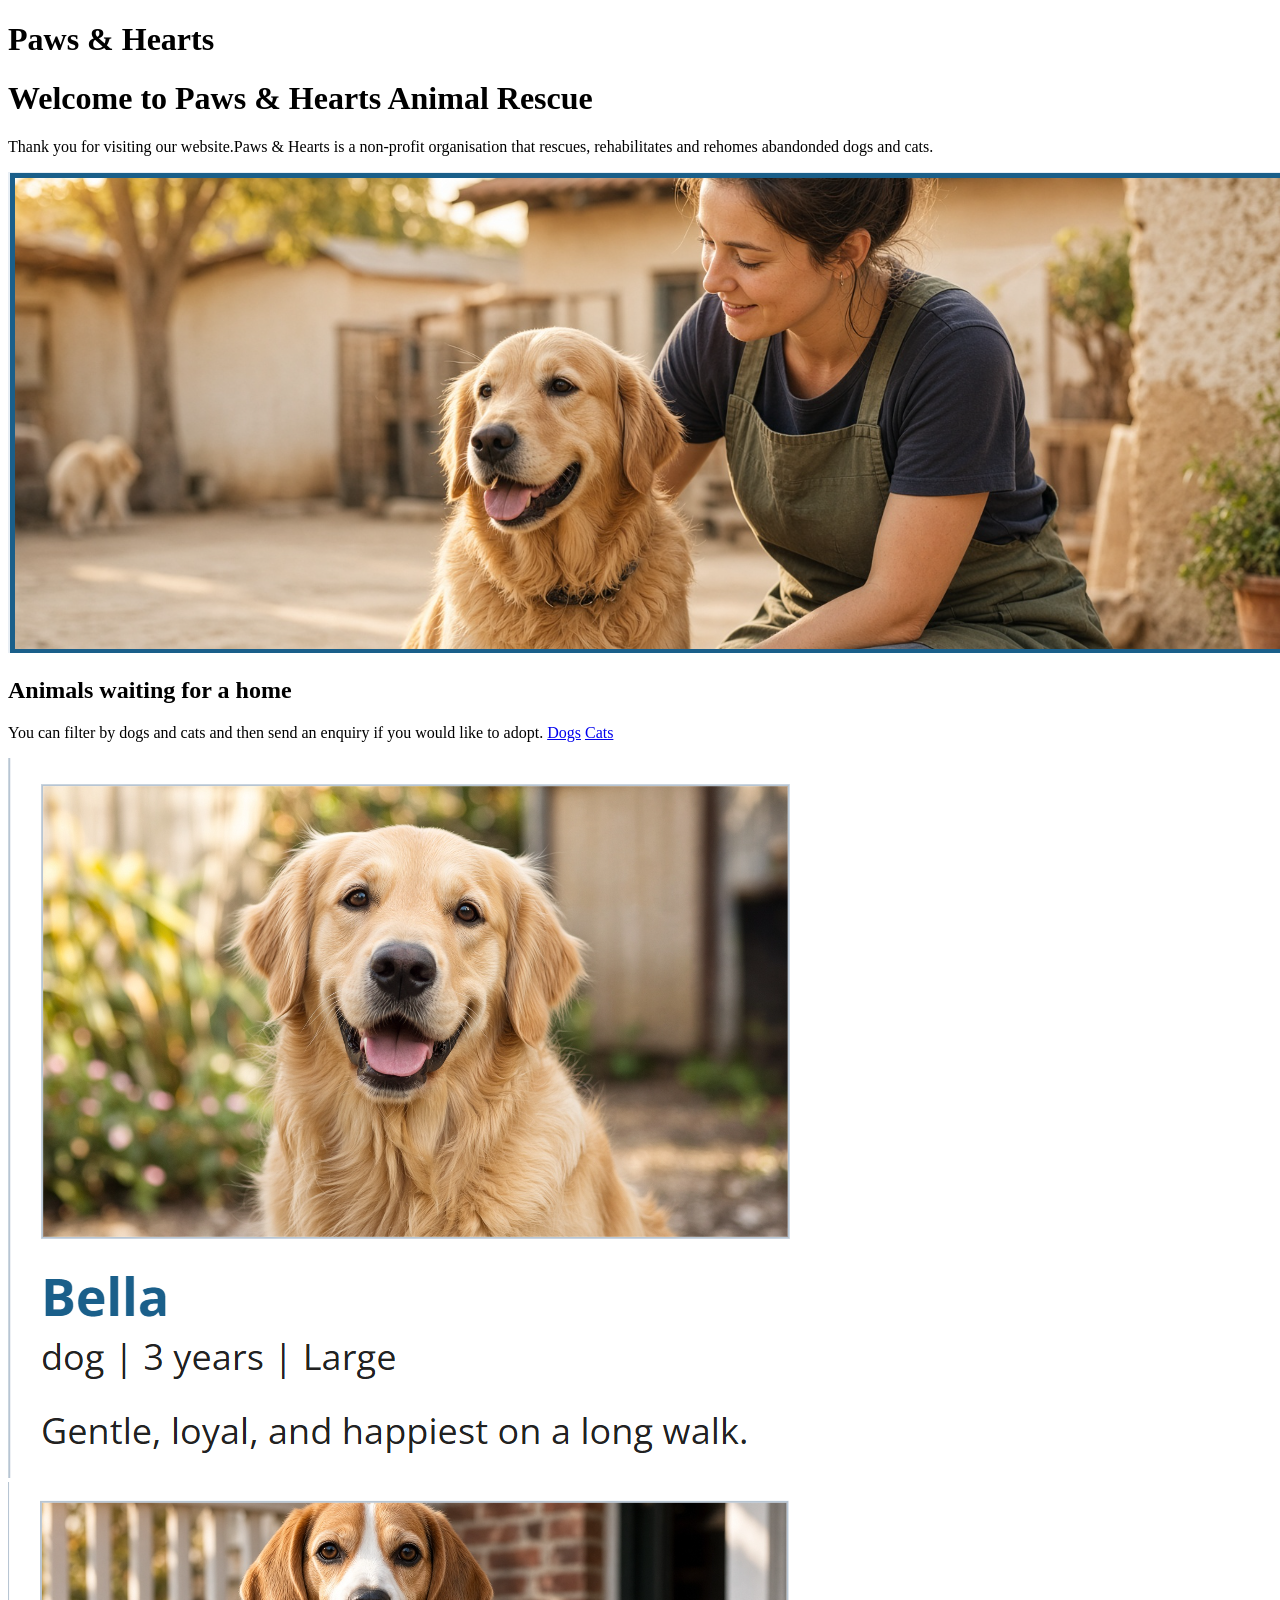
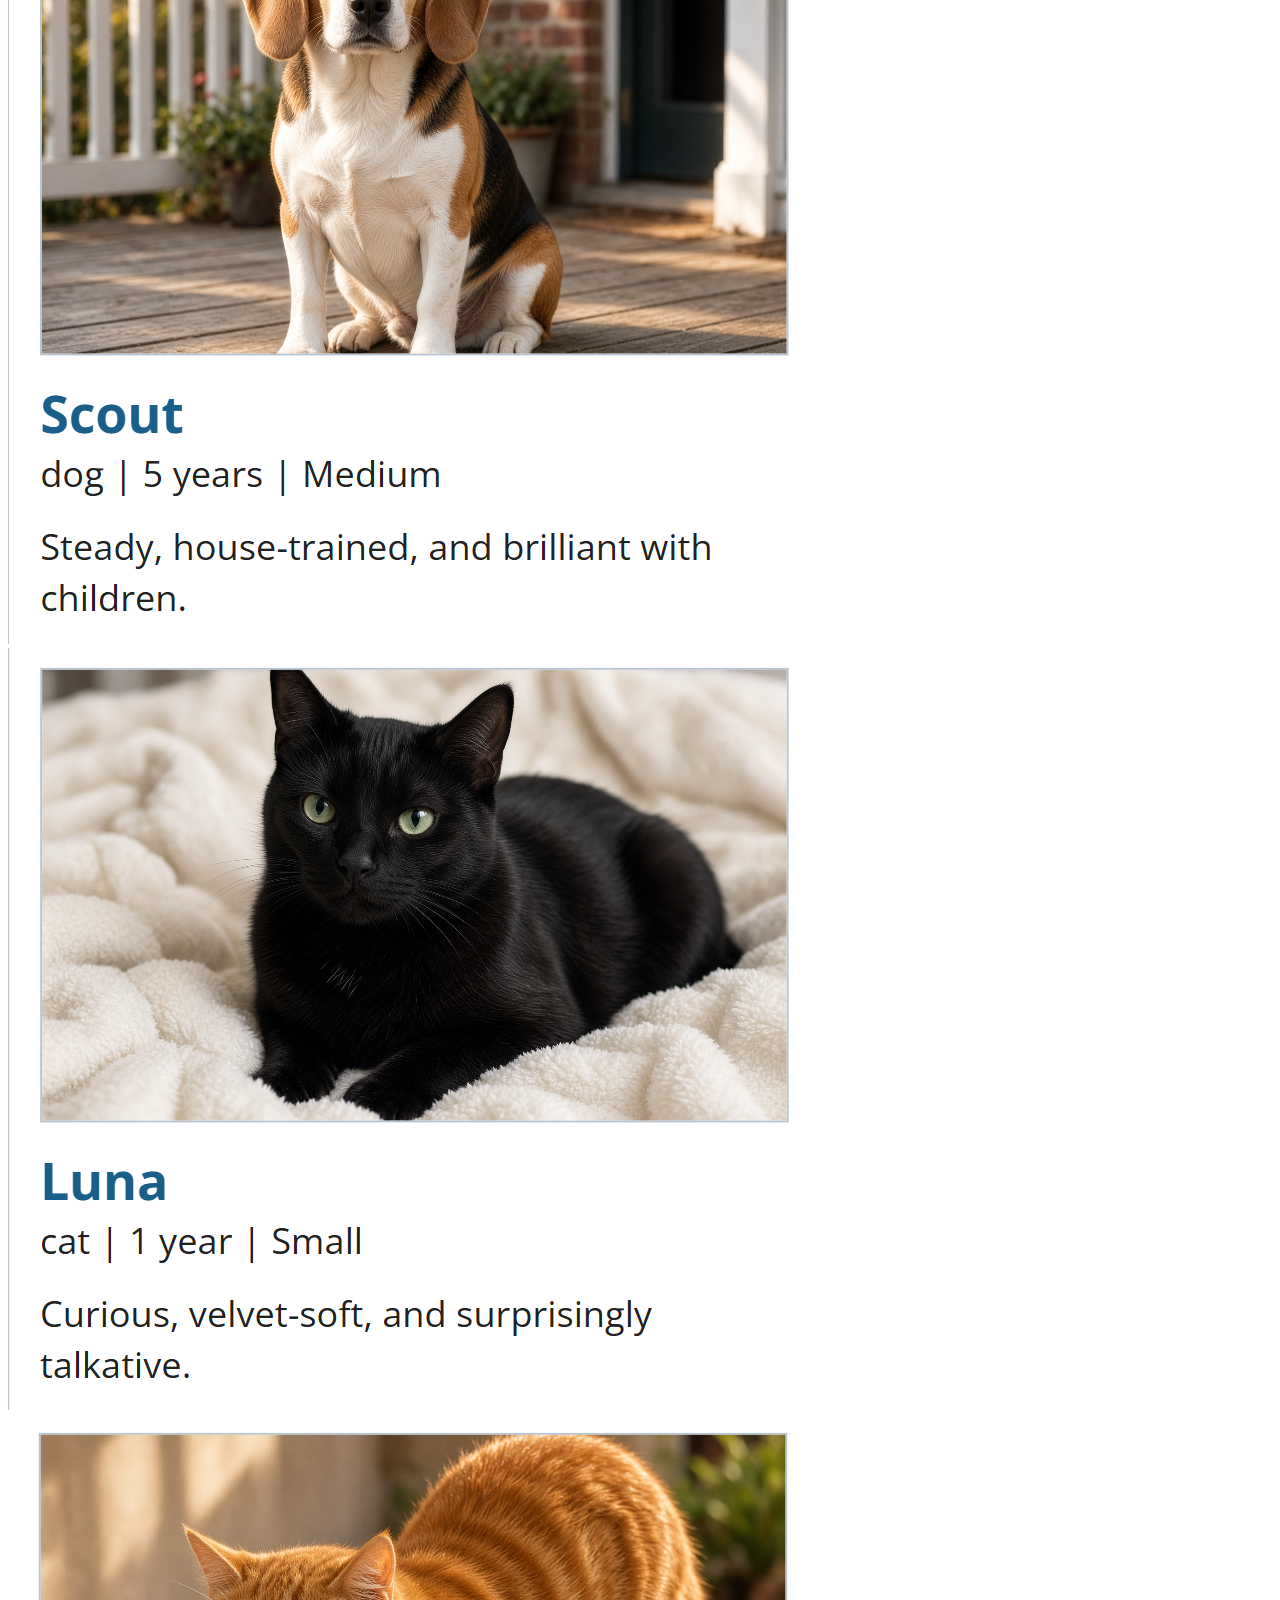
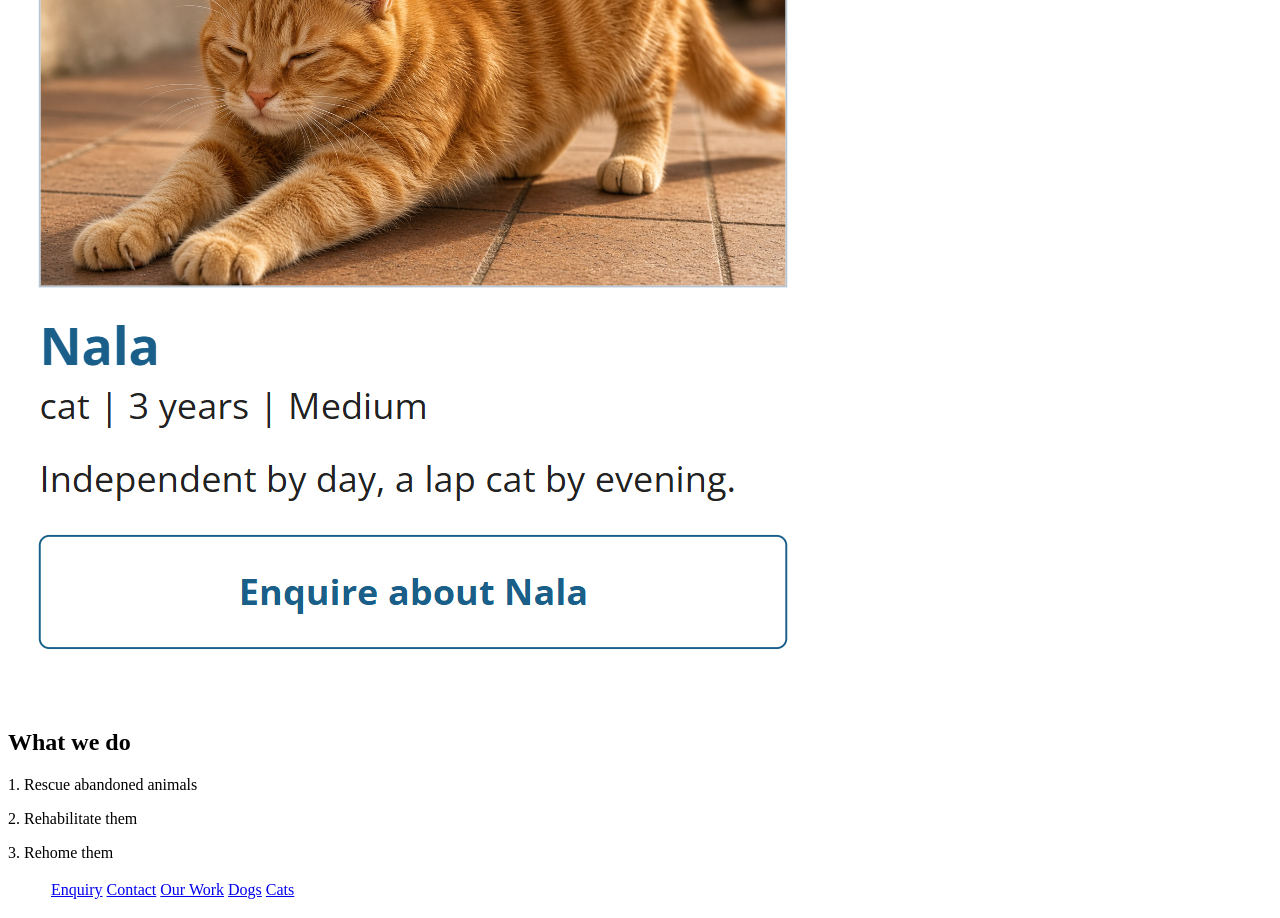
==== index.html @ cda9b7a6 "Initial commit: Add website files" ====
<!DOCTYPE html>
<html lang="en">    
<head>
    <meta charset="UTF-8">
    <title>Paws & Hearts Animal Rescue</title>
</head>
<body>

    <h1>Paws & Hearts</h1>
    <h1>Welcome to Paws & Hearts Animal Rescue</h1>
    <p>Thank you for visiting our website.Paws & Hearts is a non-profit organisation that rescues, rehabilitates 
        and rehomes abandonded dogs and cats.
        <div>
            <img src="_images/home_page.png.png" alt="Home Page">
        </div>
    </p>



    <h2>Animals waiting for a home</h2>
    <p>You can filter by dogs and cats and then send an enquiry if you would 
        like to adopt.
        <a href="Dogs?subject=Enquiry from website">Dogs</a>
        <a href="Cats?subject=Enquiry from website">Cats</a>

        <!--Display the animals waiting for a home-->
        <div>
            <img src="_images/Bella.png.png" alt="Bella">
            <img src="_images/Scout.png.png" alt="Scout">
            <img src="_images/Luna.png.png" alt="Luna">
            <img src="_images/Nala.png.png" alt="Nala">
        </div>
    </p>
    <h2> What we do</h2>
    <p>1. Rescue abandoned animals</p>
    <p>2. Rehabilitate them</p>
    <p>3. Rehome them</p>

    <!--Navigation Menu-->
    <nav>
        <ul>
            <table>
                <tr>
                    <td><a href="enquiry.html">Enquiry</a></td>
                    <td><a href="Contact.html">Contact</a></td>
                    <td><a href="Services.html">Our Work</a></td>
                    <td><a href="about_us.html">Dogs</a></td>
                    <td><a href="Cats.html">Cats</a></td>
                </tr>
            </table>
        </ul>
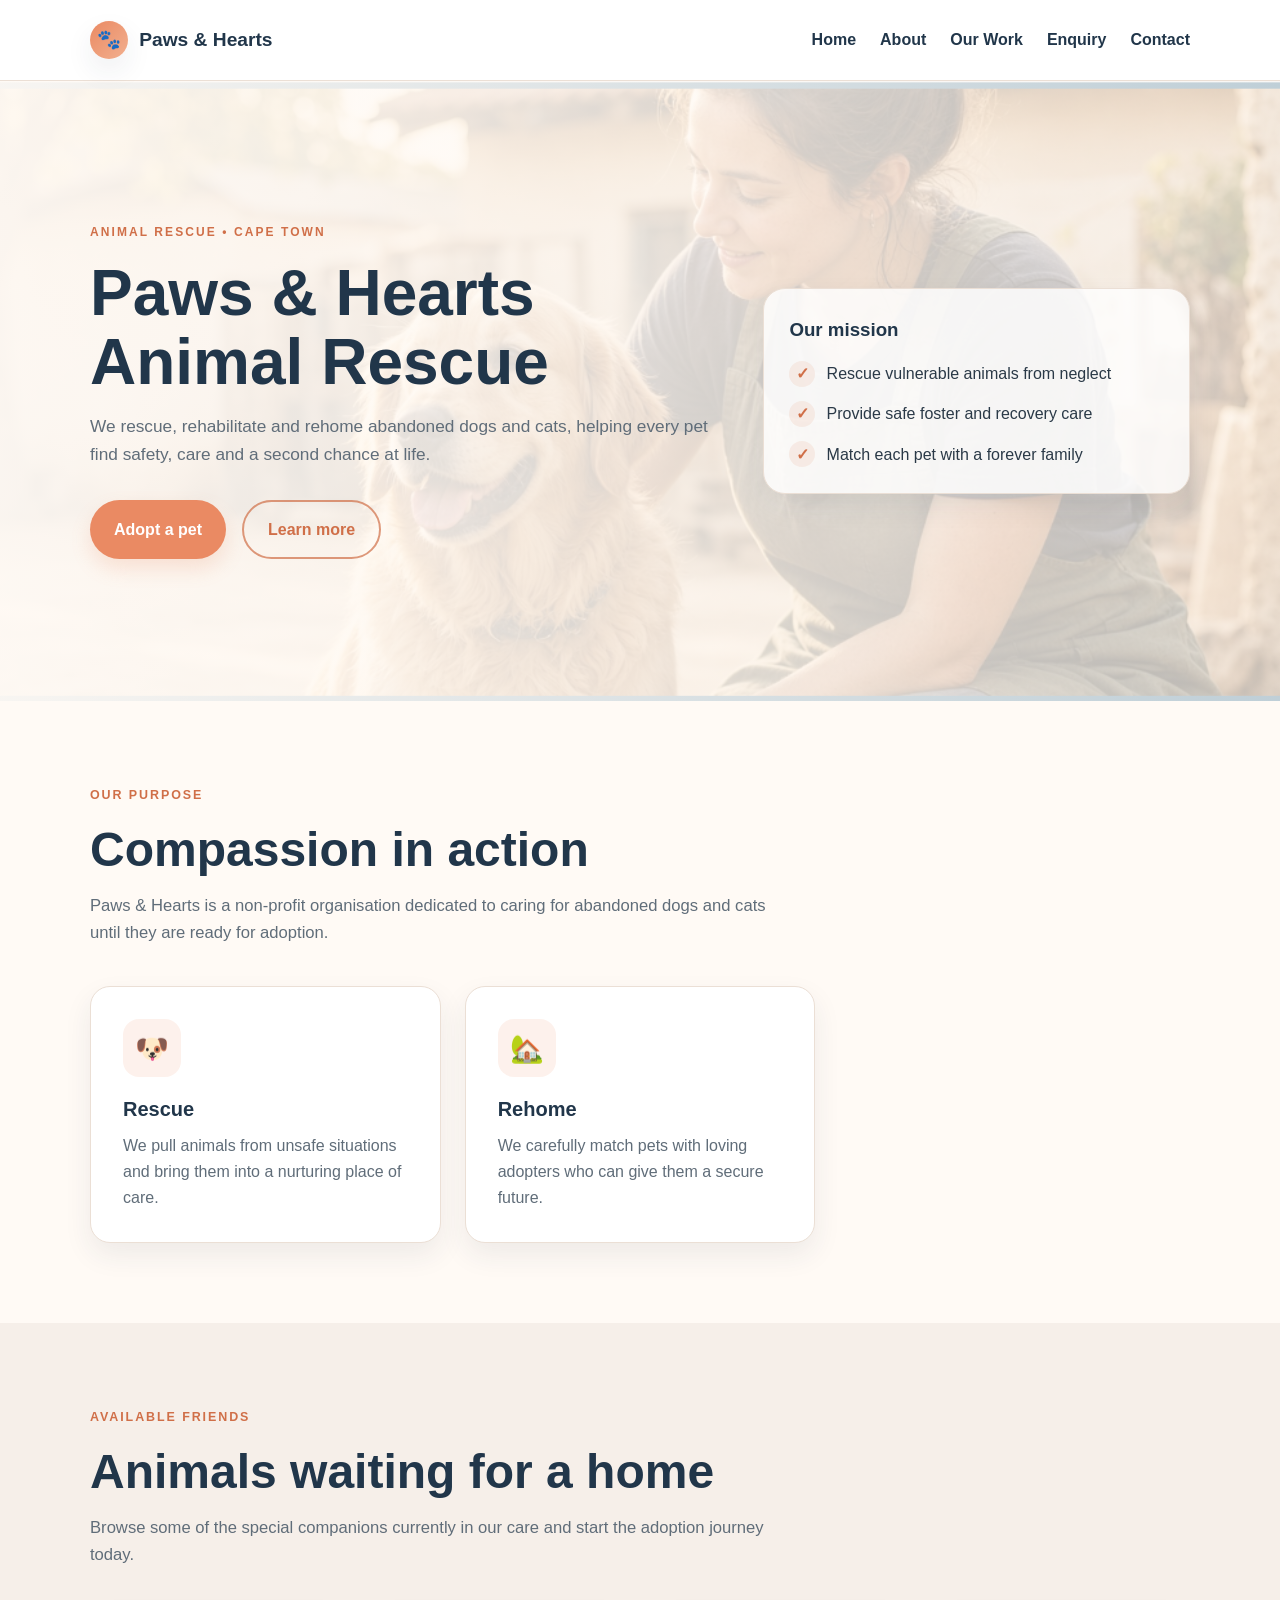
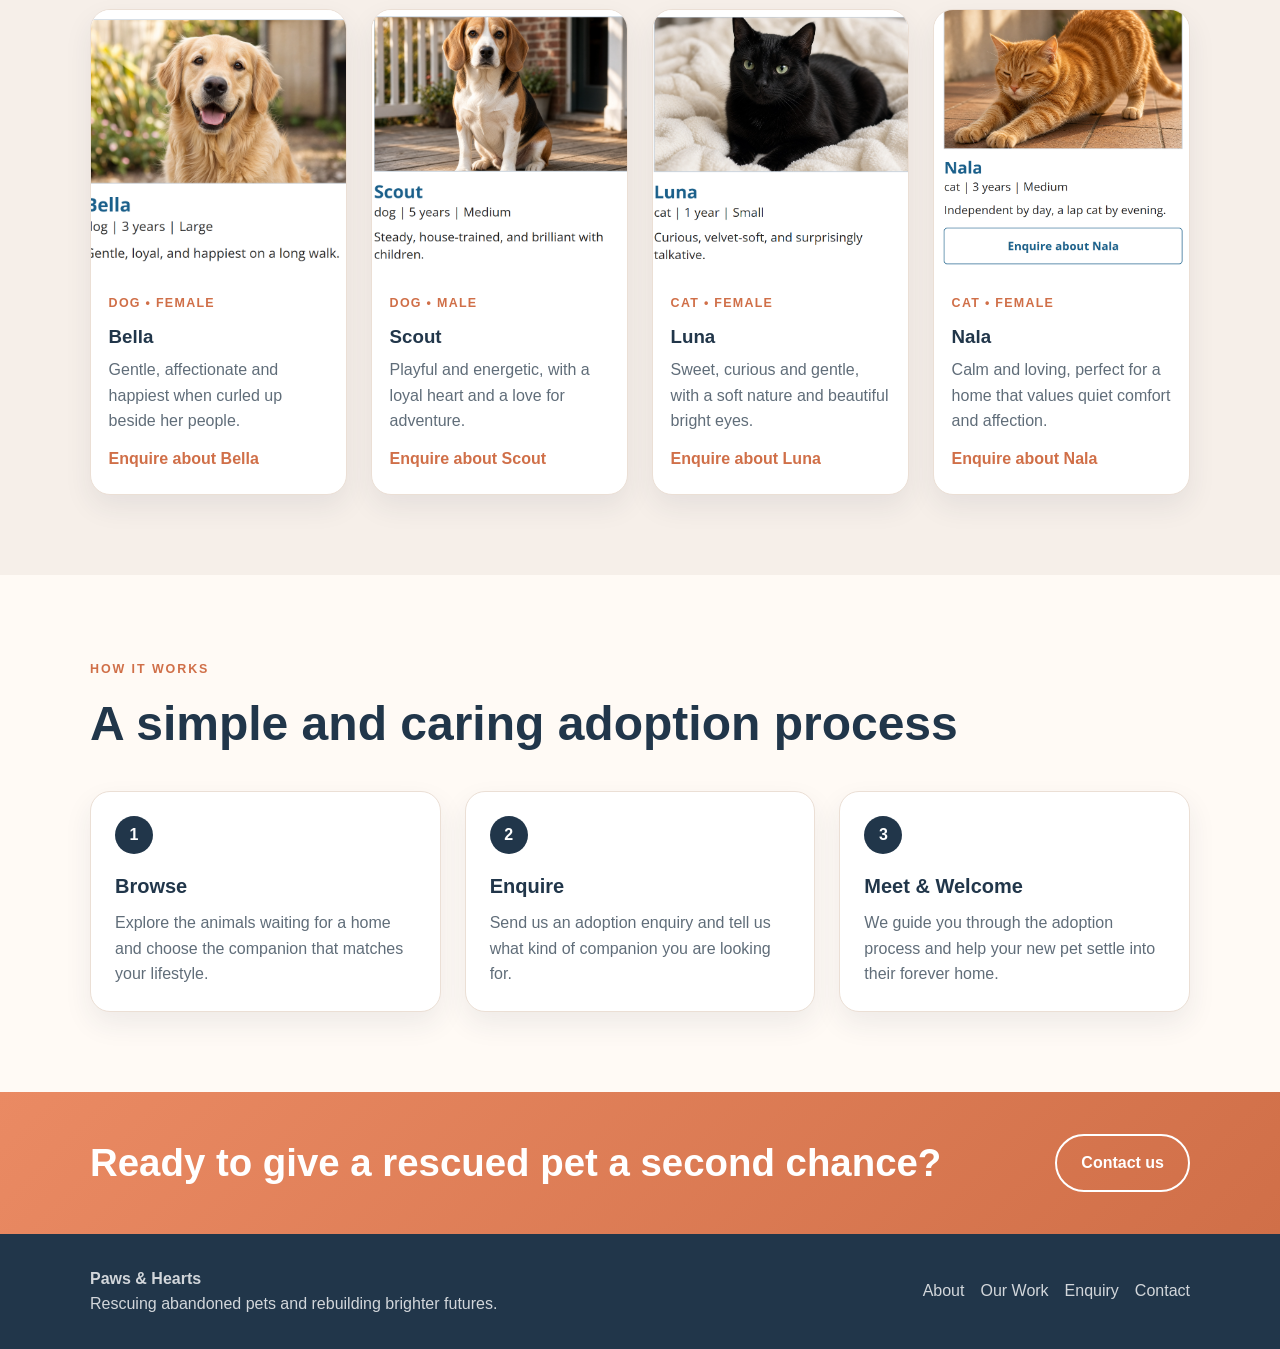
==== commit d96a4476: "edited homepage , about us, enquiry , services pages" ====
--- a/index.html
+++ b/index.html
@@ -1,52 +1,176 @@
 <!DOCTYPE html>
-<html lang="en">    
+<html lang="en">
 <head>
     <meta charset="UTF-8">
+    <meta name="viewport" content="width=device-width, initial-scale=1.0">
     <title>Paws & Hearts Animal Rescue</title>
+    <link rel="stylesheet" href="css/style.css">
 </head>
 <body>
+    <header class="site-header">
+        <div class="container navbar">
+            <a href="index.html" class="brand" aria-label="Paws and Hearts home">
+                <span class="brand-mark">🐾</span>
+                <span>Paws &amp; Hearts</span>
+            </a>
 
-    <h1>Paws & Hearts</h1>
-    <h1>Welcome to Paws & Hearts Animal Rescue</h1>
-    <p>Thank you for visiting our website.Paws & Hearts is a non-profit organisation that rescues, rehabilitates 
-        and rehomes abandonded dogs and cats.
-        <div>
-            <img src="_images/home_page.png.png" alt="Home Page">
+            <nav aria-label="Main navigation">
+                <ul class="site-nav">
+                    <li><a href="index.html">Home</a></li>
+                    <li><a href="about_us.html">About</a></li>
+                    <li><a href="services.html">Our Work</a></li>
+                    <li><a href="enquiry.html">Enquiry</a></li>
+                    <li><a href="contact.html">Contact</a></li>
+                </ul>
+            </nav>
         </div>
-    </p>
+    </header>
 
+    <main>
+        <section class="hero">
+            <div class="container hero-inner">
+                <div class="hero-copy">
+                    <span class="hero-kicker">Animal rescue • Cape Town</span>
+                    <h1>Paws &amp; Hearts Animal Rescue</h1>
+                    <p>We rescue, rehabilitate and rehome abandoned dogs and cats, helping every pet find safety, care and a second chance at life.</p>
+                    <div class="hero-actions">
+                        <a href="enquiry.html" class="btn btn-primary">Adopt a pet</a>
+                        <a href="about_us.html" class="btn btn-secondary">Learn more</a>
+                    </div>
+                </div>
 
+                <aside class="hero-panel" aria-label="Quick facts">
+                    <h3>Our mission</h3>
+                    <ul>
+                        <li><span class="check">✓</span> Rescue vulnerable animals from neglect</li>
+                        <li><span class="check">✓</span> Provide safe foster and recovery care</li>
+                        <li><span class="check">✓</span> Match each pet with a forever family</li>
+                    </ul>
+                </aside>
+            </div>
+        </section>
 
-    <h2>Animals waiting for a home</h2>
-    <p>You can filter by dogs and cats and then send an enquiry if you would 
-        like to adopt.
-        <a href="Dogs?subject=Enquiry from website">Dogs</a>
-        <a href="Cats?subject=Enquiry from website">Cats</a>
+        <section class="section">
+            <div class="container">
+                <span class="section-label">Our purpose</span>
+                <h2 class="section-heading">Compassion in action</h2>
+                <p class="lead">Paws &amp; Hearts is a non-profit organisation dedicated to caring for abandoned dogs and cats until they are ready for adoption.</p>
 
-        <!--Display the animals waiting for a home-->
-        <div>
-            <img src="_images/Bella.png.png" alt="Bella">
-            <img src="_images/Scout.png.png" alt="Scout">
-            <img src="_images/Luna.png.png" alt="Luna">
-            <img src="_images/Nala.png.png" alt="Nala">
+                <div class="mission-grid">
+                    <article class="card">
+                        <div class="card-icon">🐶</div>
+                        <h3>Rescue</h3>
+                        <p>We pull animals from unsafe situations and bring them into a nurturing place of care.</p>
+                    </article>
+                    
+                    <article class="card">
+                        <div class="card-icon">🏡</div>
+                        <h3>Rehome</h3>
+                        <p>We carefully match pets with loving adopters who can give them a secure future.</p>
+                    </article>
+                </div>
+            </div>
+        </section>
+
+        <section class="section animals-section">
+            <div class="container">
+                <span class="section-label">Available friends</span>
+                <h2 class="section-heading">Animals waiting for a home</h2>
+                <p class="lead">Browse some of the special companions currently in our care and start the adoption journey today.</p>
+
+                <div class="animal-grid">
+                    <article class="animal-card">
+                        <img src="_images/Bella.png.png" alt="Bella the rescue dog">
+                        <div class="content">
+                            <div class="animal-meta">Dog • Female</div>
+                            <h3>Bella</h3>
+                            <p>Gentle, affectionate and happiest when curled up beside her people.</p>
+                            <a href="enquiry.html" class="link-text">Enquire about Bella</a>
+                        </div>
+                    </article>
+
+                    <article class="animal-card">
+                        <img src="_images/Scout.png.png" alt="Scout the rescue dog">
+                        <div class="content">
+                            <div class="animal-meta">Dog • Male</div>
+                            <h3>Scout</h3>
+                            <p>Playful and energetic, with a loyal heart and a love for adventure.</p>
+                            <a href="enquiry.html" class="link-text">Enquire about Scout</a>
+                        </div>
+                    </article>
+
+                    <article class="animal-card">
+                        <img src="_images/Luna.png.png" alt="Luna the rescue cat">
+                        <div class="content">
+                            <div class="animal-meta">Cat • Female</div>
+                            <h3>Luna</h3>
+                            <p>Sweet, curious and gentle, with a soft nature and beautiful bright eyes.</p>
+                            <a href="enquiry.html" class="link-text">Enquire about Luna</a>
+                        </div>
+                    </article>
+
+                    <article class="animal-card">
+                        <img src="_images/Nala.png.png" alt="Nala the rescue cat">
+                        <div class="content">
+                            <div class="animal-meta">Cat • Female</div>
+                            <h3>Nala</h3>
+                            <p>Calm and loving, perfect for a home that values quiet comfort and affection.</p>
+                            <a href="enquiry.html" class="link-text">Enquire about Nala</a>
+                        </div>
+                    </article>
+                </div>
+            </div>
+        </section>
+
+        <section class="section process">
+            <div class="container">
+                <span class="section-label">How it works</span>
+                <h2 class="section-heading">A simple and caring adoption process</h2>
+
+                <div class="stats-grid">
+                    <article class="step">
+                        <div class="step-number">1</div>
+                        <h3>Browse</h3>
+                        <p>Explore the animals waiting for a home and choose the companion that matches your lifestyle.</p>
+                    </article>
+
+                    <article class="step">
+                        <div class="step-number">2</div>
+                        <h3>Enquire</h3>
+                        <p>Send us an adoption enquiry and tell us what kind of companion you are looking for.</p>
+                    </article>
+
+                    <article class="step">
+                        <div class="step-number">3</div>
+                        <h3>Meet &amp; Welcome</h3>
+                        <p>We guide you through the adoption process and help your new pet settle into their forever home.</p>
+                    </article>
+                </div>
+            </div>
+        </section>
+    </main>
+
+    <section class="cta-banner">
+        <div class="container cta-banner-inner">
+            <h2>Ready to give a rescued pet a second chance?</h2>
+            <a href="contact.html" class="btn btn-secondary" style="border-color: white; color: white;">Contact us</a>
         </div>
-    </p>
-    <h2> What we do</h2>
-    <p>1. Rescue abandoned animals</p>
-    <p>2. Rehabilitate them</p>
-    <p>3. Rehome them</p>
+    </section>
 
-    <!--Navigation Menu-->
-    <nav>
-        <ul>
-            <table>
-                <tr>
-                    <td><a href="enquiry.html">Enquiry</a></td>
-                    <td><a href="Contact.html">Contact</a></td>
-                    <td><a href="Services.html">Our Work</a></td>
-                    <td><a href="about_us.html">Dogs</a></td>
-                    <td><a href="Cats.html">Cats</a></td>
-                </tr>
-            </table>
-        </ul> 
+    <footer class="site-footer">
+        <div class="container footer-inner">
+            <div>
+                <strong>Paws &amp; Hearts</strong>
+                <p>Rescuing abandoned pets and rebuilding brighter futures.</p>
+            </div>
+            <div class="footer-links">
+                <a href="about_us.html">About</a>
+                <a href="services.html">Our Work</a>
+                <a href="enquiry.html">Enquiry</a>
+                <a href="contact.html">Contact</a>
+            </div>
+        </div>
+    </footer>
+</body>
+</html>
        
--- a/css/style.css
+++ b/css/style.css
@@ -0,0 +1,539 @@
+:root {
+    --sand: #fffaf5;
+    --cream: #f6efe9;
+    --peach: #ea8a63;
+    --peach-dark: #d06f48;
+    --navy: #21364a;
+    --text: #2a3947;
+    --muted: #606d79;
+    --white: #ffffff;
+    --border: #ebdfd5;
+    --shadow: 0 12px 28px rgba(33, 54, 74, 0.08);
+}
+
+* {
+    box-sizing: border-box;
+    margin: 0;
+    padding: 0;
+}
+
+html {
+    scroll-behavior: smooth;
+}
+
+body {
+    font-family: "Segoe UI", Tahoma, Geneva, Verdana, sans-serif;
+    color: var(--text);
+    background: var(--sand);
+    line-height: 1.6;
+}
+
+a {
+    color: inherit;
+    text-decoration: none;
+}
+
+img {
+    display: block;
+    max-width: 100%;
+}
+
+.container {
+    width: min(1100px, calc(100% - 2rem));
+    margin: 0 auto;
+}
+
+.section {
+    padding: 5rem 0;
+}
+
+.section-label {
+    display: inline-block;
+    margin-bottom: 1rem;
+    color: var(--peach-dark);
+    font-size: 0.78rem;
+    font-weight: 800;
+    letter-spacing: 0.12rem;
+    text-transform: uppercase;
+}
+
+.section-heading {
+    font-size: clamp(2.1rem, 4vw, 3rem);
+    line-height: 1.15;
+    color: var(--navy);
+    margin-bottom: 1rem;
+}
+
+.lead {
+    max-width: 700px;
+    color: var(--muted);
+    font-size: 1.04rem;
+}
+
+.site-header {
+    background: rgba(255, 255, 255, 0.95);
+    border-bottom: 1px solid var(--border);
+    position: sticky;
+    top: 0;
+    z-index: 20;
+}
+
+.navbar {
+    min-height: 80px;
+    display: flex;
+    align-items: center;
+    justify-content: space-between;
+}
+
+.brand {
+    display: inline-flex;
+    align-items: center;
+    gap: 0.7rem;
+    font-weight: 800;
+    font-size: 1.2rem;
+    color: var(--navy);
+}
+
+.brand-mark {
+    width: 38px;
+    height: 38px;
+    border-radius: 50%;
+    display: inline-flex;
+    align-items: center;
+    justify-content: center;
+    background: linear-gradient(135deg, var(--peach), #f2b08f);
+    color: var(--white);
+    box-shadow: var(--shadow);
+}
+
+.site-nav {
+    display: flex;
+    align-items: center;
+    gap: 1.5rem;
+    list-style: none;
+}
+
+.site-nav a {
+    color: var(--navy);
+    font-weight: 600;
+}
+
+.site-nav a:hover,
+.site-nav a:focus {
+    color: var(--peach-dark);
+}
+
+.btn {
+    display: inline-flex;
+    align-items: center;
+    justify-content: center;
+    padding: 0.9rem 1.5rem;
+    border-radius: 999px;
+    font-weight: 700;
+}
+
+.btn-primary {
+    background: var(--peach);
+    color: var(--white);
+    box-shadow: 0 10px 20px rgba(234, 138, 99, 0.2);
+}
+
+.btn-secondary {
+    border: 2px solid rgba(208, 111, 72, 0.7);
+    color: var(--peach-dark);
+    background: transparent;
+}
+
+.hero {
+    min-height: 620px;
+    display: flex;
+    align-items: center;
+    background:
+        linear-gradient(90deg, rgba(255, 250, 245, 0.97), rgba(255, 250, 245, 0.72)),
+        url("../_images/home_page.png.png") center/cover no-repeat;
+}
+
+.hero-inner {
+    display: grid;
+    grid-template-columns: 1.2fr 0.8fr;
+    align-items: center;
+    gap: 2rem;
+}
+
+.hero-copy {
+    max-width: 620px;
+}
+
+.hero-kicker {
+    display: block;
+    margin-bottom: 1rem;
+    color: var(--peach-dark);
+    font-size: 0.75rem;
+    font-weight: 800;
+    letter-spacing: 0.13rem;
+    text-transform: uppercase;
+}
+
+.hero h1 {
+    font-size: clamp(2.8rem, 5vw, 4.7rem);
+    line-height: 1.08;
+    color: var(--navy);
+    margin-bottom: 1rem;
+}
+
+.hero p {
+    font-size: 1.08rem;
+    color: var(--muted);
+    margin-bottom: 2rem;
+}
+
+.hero-actions {
+    display: flex;
+    flex-wrap: wrap;
+    gap: 1rem;
+}
+
+.hero-panel {
+    background: rgba(255, 255, 255, 0.82);
+    border: 1px solid var(--border);
+    border-radius: 22px;
+    padding: 1.6rem;
+    box-shadow: var(--shadow);
+}
+
+.hero-panel h3 {
+    color: var(--navy);
+    margin-bottom: 1rem;
+}
+
+.hero-panel ul {
+    list-style: none;
+    display: grid;
+    gap: 0.9rem;
+}
+
+.hero-panel li {
+    display: flex;
+    align-items: center;
+    gap: 0.7rem;
+    color: var(--text);
+}
+
+.check {
+    width: 26px;
+    height: 26px;
+    border-radius: 50%;
+    display: inline-flex;
+    align-items: center;
+    justify-content: center;
+    background: rgba(234, 138, 99, 0.12);
+    color: var(--peach-dark);
+    font-weight: 900;
+}
+
+.mission-grid,
+.services-grid,
+.stats-grid,
+.info-grid,
+.animal-grid {
+    display: grid;
+    gap: 1.5rem;
+    margin-top: 2.5rem;
+}
+
+.mission-grid,
+.services-grid,
+.info-grid,
+.stats-grid {
+    grid-template-columns: repeat(3, minmax(0, 1fr));
+}
+
+.animal-grid {
+    grid-template-columns: repeat(4, minmax(0, 1fr));
+}
+
+.card,
+.step,
+.form-card,
+.contact-card,
+.animal-card {
+    background: var(--white);
+    border: 1px solid var(--border);
+    border-radius: 20px;
+    box-shadow: var(--shadow);
+}
+
+.card {
+    padding: 2rem;
+}
+
+.card-icon {
+    width: 58px;
+    height: 58px;
+    border-radius: 16px;
+    display: inline-flex;
+    align-items: center;
+    justify-content: center;
+    background: rgba(234, 138, 99, 0.12);
+    font-size: 1.7rem;
+    margin-bottom: 1rem;
+}
+
+.card h3,
+.step h3 {
+    color: var(--navy);
+    margin-bottom: 0.5rem;
+    font-size: 1.25rem;
+}
+
+.card p,
+.card li,
+.step p,
+.contact-card p,
+.contact-list {
+    color: var(--muted);
+}
+
+.animals-section {
+    background: var(--cream);
+}
+
+.animal-card {
+    overflow: hidden;
+}
+
+.animal-card img {
+    width: 100%;
+    height: 260px;
+    object-fit: cover;
+}
+
+.animal-card .content {
+    padding: 1.2rem 1.1rem 1.4rem;
+}
+
+.animal-meta {
+    display: inline-block;
+    color: var(--peach-dark);
+    font-size: 0.78rem;
+    text-transform: uppercase;
+    letter-spacing: 0.08rem;
+    font-weight: 800;
+    margin-bottom: 0.5rem;
+}
+
+.animal-card h3 {
+    color: var(--navy);
+    margin-bottom: 0.35rem;
+}
+
+.animal-card p {
+    color: var(--muted);
+    margin-bottom: 0.75rem;
+}
+
+.link-text {
+    color: var(--peach-dark);
+    font-weight: 800;
+}
+
+.step {
+    padding: 1.5rem;
+}
+
+.step-number {
+    display: inline-flex;
+    align-items: center;
+    justify-content: center;
+    width: 38px;
+    height: 38px;
+    border-radius: 50%;
+    background: var(--navy);
+    color: var(--white);
+    font-weight: 800;
+    margin-bottom: 1rem;
+}
+
+.cta-banner {
+    background: linear-gradient(135deg, var(--peach), var(--peach-dark));
+    color: var(--white);
+    padding: 2.6rem 0;
+}
+
+.cta-banner-inner {
+    display: flex;
+    align-items: center;
+    justify-content: space-between;
+    gap: 2rem;
+}
+
+.cta-banner h2 {
+    color: var(--white);
+    font-size: clamp(2rem, 3vw, 2.8rem);
+    line-height: 1.2;
+}
+
+.page-hero {
+    padding: 4.5rem 0 2.5rem;
+    background: linear-gradient(180deg, rgba(234, 138, 99, 0.08), rgba(255, 255, 255, 0));
+}
+
+.page-hero .container {
+    display: grid;
+    grid-template-columns: 1.2fr 0.8fr;
+    gap: 1.5rem;
+    align-items: center;
+}
+
+.page-hero img {
+    width: 100%;
+    border-radius: 24px;
+    box-shadow: var(--shadow);
+}
+
+.form-card,
+.contact-card {
+    padding: 2rem;
+}
+
+.form-grid {
+    display: grid;
+    grid-template-columns: repeat(2, minmax(0, 1fr));
+    gap: 1rem 1.2rem;
+    margin-top: 1.5rem;
+}
+
+.form-grid .full {
+    grid-column: 1 / -1;
+}
+
+label {
+    display: block;
+    margin-bottom: 0.45rem;
+    color: var(--navy);
+    font-weight: 700;
+}
+
+input,
+select,
+textarea,
+button {
+    font: inherit;
+}
+
+input,
+select,
+textarea {
+    width: 100%;
+    border: 1px solid var(--border);
+    border-radius: 12px;
+    background: #fffdfb;
+    padding: 0.85rem 1rem;
+    color: var(--text);
+}
+
+textarea {
+    min-height: 160px;
+    resize: vertical;
+}
+
+button[type="submit"] {
+    border: none;
+    cursor: pointer;
+}
+
+.contact-grid {
+    display: grid;
+    grid-template-columns: 1.1fr 0.9fr;
+    gap: 2rem;
+    align-items: start;
+    margin-top: 2.5rem;
+}
+
+.contact-list {
+    list-style: none;
+    display: grid;
+    gap: 1rem;
+    margin-top: 1rem;
+}
+
+.contact-list strong {
+    display: block;
+    color: var(--navy);
+    margin-bottom: 0.15rem;
+}
+
+.map-wrap {
+    overflow: hidden;
+    border-radius: 20px;
+    border: 1px solid var(--border);
+    min-height: 360px;
+}
+
+.map-wrap iframe {
+    width: 100%;
+    min-height: 360px;
+    border: 0;
+}
+
+.site-footer {
+    background: var(--navy);
+    color: rgba(255, 255, 255, 0.8);
+    padding: 2rem 0;
+}
+
+.footer-inner {
+    display: flex;
+    justify-content: space-between;
+    align-items: center;
+    gap: 1rem;
+}
+
+.footer-links {
+    display: flex;
+    flex-wrap: wrap;
+    gap: 1rem;
+}
+
+@media (max-width: 860px) {
+    .hero-inner,
+    .page-hero .container,
+    .contact-grid,
+    .mission-grid,
+    .services-grid,
+    .info-grid,
+    .stats-grid {
+        grid-template-columns: 1fr;
+    }
+
+    .animal-grid {
+        grid-template-columns: repeat(2, minmax(0, 1fr));
+    }
+
+    .cta-banner-inner,
+    .footer-inner {
+        flex-direction: column;
+        align-items: flex-start;
+    }
+}
+
+@media (max-width: 620px) {
+    .site-nav {
+        display: none;
+    }
+
+    .hero {
+        min-height: 520px;
+        padding-top: 2rem;
+    }
+
+    .animal-grid,
+    .form-grid {
+        grid-template-columns: 1fr;
+    }
+
+    .section {
+        padding: 4rem 0;
+    }
+}
+
